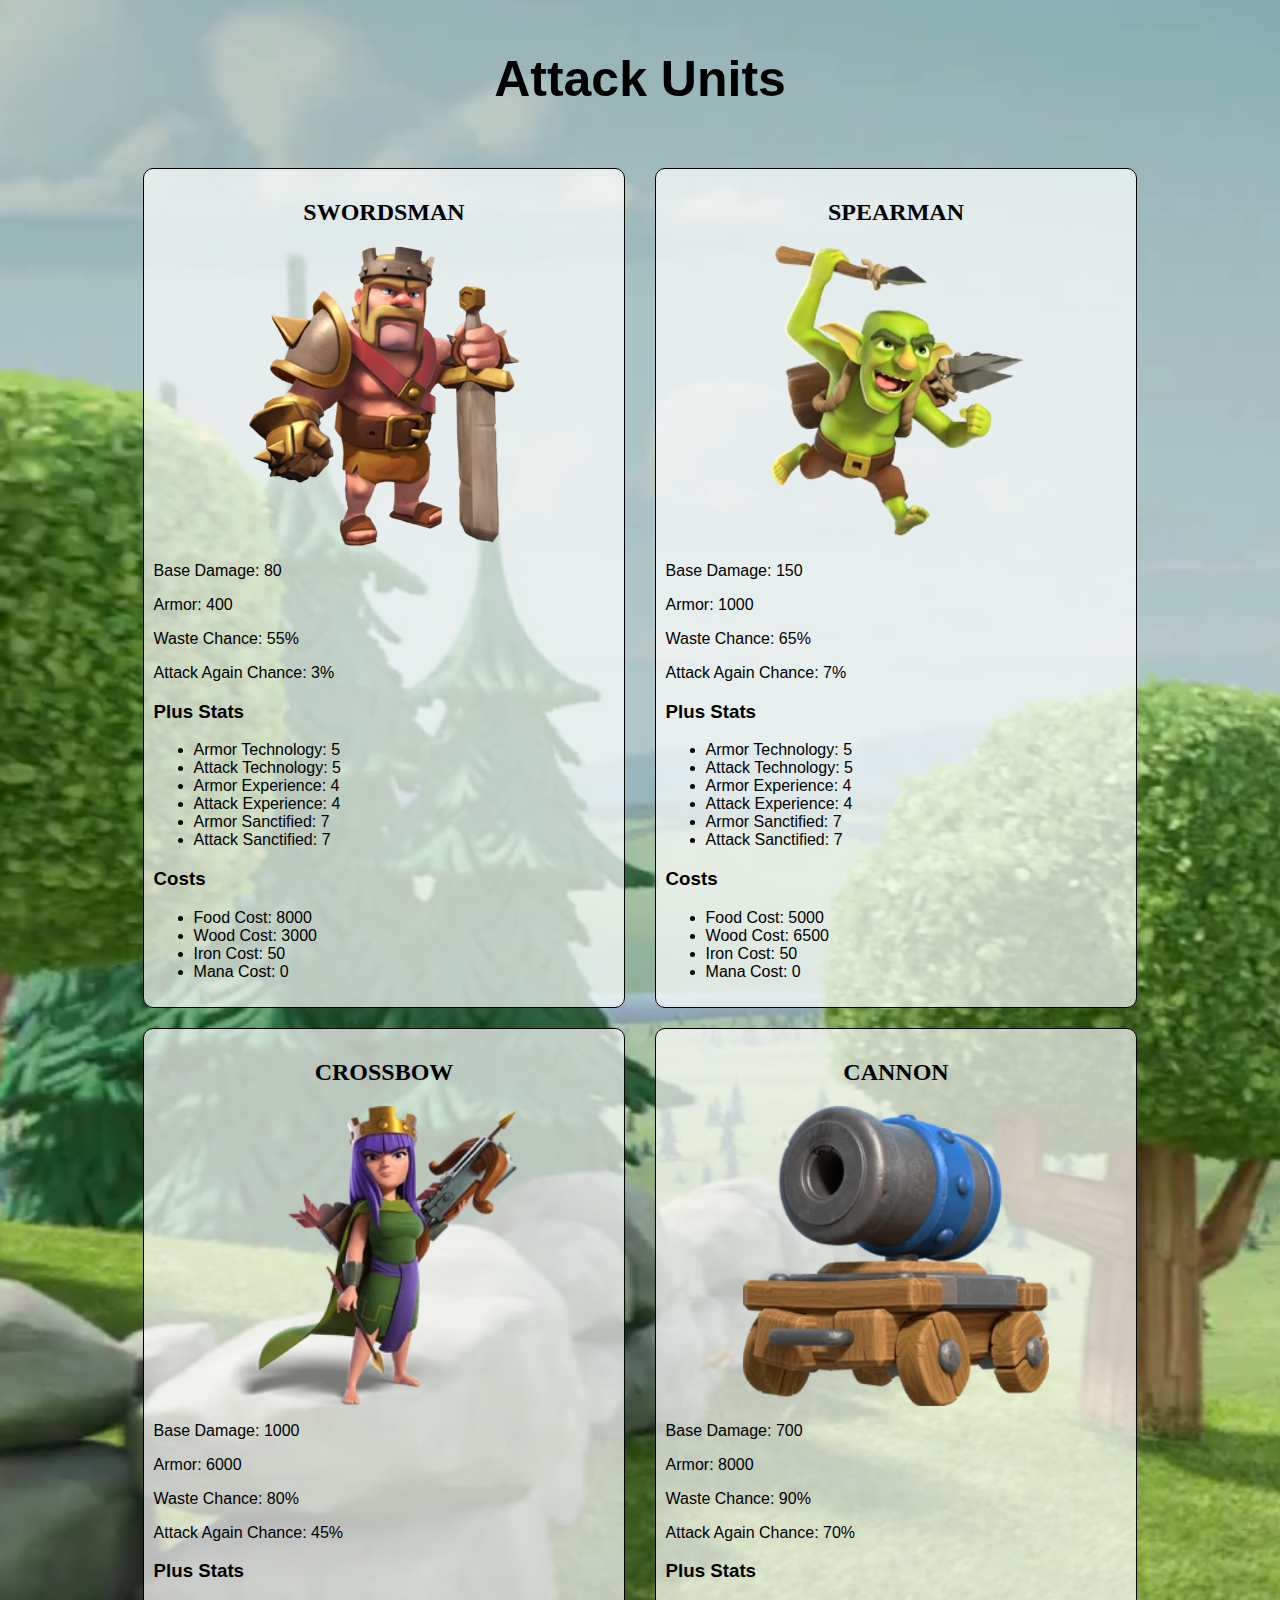
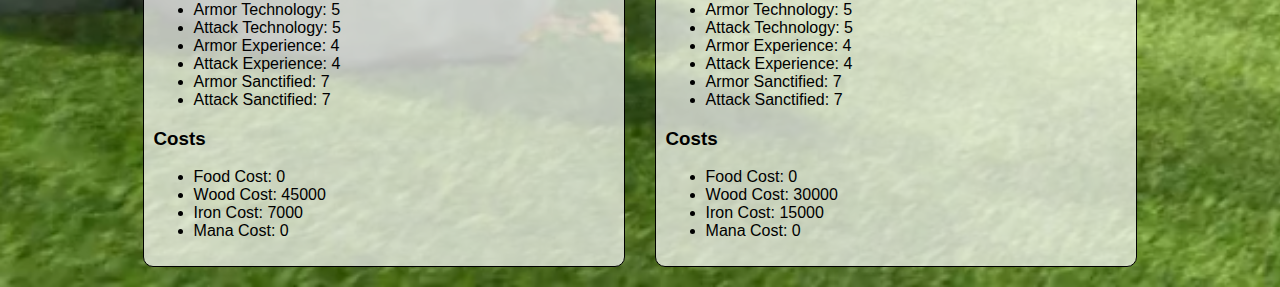
==== M04 - Llenguatge de marques/html/attack_units.html @ db63d0a0 "Update" ====
<html>
  <head>
    <title>Attack Units</title>
    <link rel="stylesheet" href="css/all.css"/>
  </head>
  <body>
    <h1>Attack Units</h1>
    <div class="container">
      <div class="unit">
        <h2>SWORDSMAN</h2>
        <div class="foto">
          <img src="Images/swordsman.png"/>
        </div>
        <p>Base Damage: 80</p>
        <p>Armor: 400</p>
        <p>Waste Chance: 55%</p>
        <p>Attack Again Chance: 3%</p>
        <h3>Plus Stats</h3>
        <ul>
          <li>Armor Technology: 5</li>
          <li>Attack Technology: 5</li>
          <li>Armor Experience: 4</li>
          <li>Attack Experience: 4</li>
          <li>Armor Sanctified: 7</li>
          <li>Attack Sanctified: 7</li>
        </ul>
        <h3>Costs</h3>
        <ul>
          <li>Food Cost: 8000</li>
          <li>Wood Cost: 3000</li>
          <li>Iron Cost: 50</li>
          <li>Mana Cost: 0</li>
        </ul>
      </div>
      <div class="unit">
        <h2>SPEARMAN</h2>
        <div class="foto">
          <img src="Images/spearman.png"/>
        </div>
        <p>Base Damage: 150</p>
        <p>Armor: 1000</p>
        <p>Waste Chance: 65%</p>
        <p>Attack Again Chance: 7%</p>
        <h3>Plus Stats</h3>
        <ul>
          <li>Armor Technology: 5</li>
          <li>Attack Technology: 5</li>
          <li>Armor Experience: 4</li>
          <li>Attack Experience: 4</li>
          <li>Armor Sanctified: 7</li>
          <li>Attack Sanctified: 7</li>
        </ul>
        <h3>Costs</h3>
        <ul>
          <li>Food Cost: 5000</li>
          <li>Wood Cost: 6500</li>
          <li>Iron Cost: 50</li>
          <li>Mana Cost: 0</li>
        </ul>
      </div>
      <div class="unit">
        <h2>CROSSBOW</h2>
        <div class="foto">
          <img src="Images/crossbow.png"/>
        </div>
        <p>Base Damage: 1000</p>
        <p>Armor: 6000</p>
        <p>Waste Chance: 80%</p>
        <p>Attack Again Chance: 45%</p>
        <h3>Plus Stats</h3>
        <ul>
          <li>Armor Technology: 5</li>
          <li>Attack Technology: 5</li>
          <li>Armor Experience: 4</li>
          <li>Attack Experience: 4</li>
          <li>Armor Sanctified: 7</li>
          <li>Attack Sanctified: 7</li>
        </ul>
        <h3>Costs</h3>
        <ul>
          <li>Food Cost: 0</li>
          <li>Wood Cost: 45000</li>
          <li>Iron Cost: 7000</li>
          <li>Mana Cost: 0</li>
        </ul>
      </div>
      <div class="unit">
        <h2>CANNON</h2>
        <div class="foto">
          <img src="Images/cannon.png"/>
        </div>
        <p>Base Damage: 700</p>
        <p>Armor: 8000</p>
        <p>Waste Chance: 90%</p>
        <p>Attack Again Chance: 70%</p>
        <h3>Plus Stats</h3>
        <ul>
          <li>Armor Technology: 5</li>
          <li>Attack Technology: 5</li>
          <li>Armor Experience: 4</li>
          <li>Attack Experience: 4</li>
          <li>Armor Sanctified: 7</li>
          <li>Attack Sanctified: 7</li>
        </ul>
        <h3>Costs</h3>
        <ul>
          <li>Food Cost: 0</li>
          <li>Wood Cost: 30000</li>
          <li>Iron Cost: 15000</li>
          <li>Mana Cost: 0</li>
        </ul>
      </div>
    </div>
  </body>
</html>
---- M04 - Llenguatge de marques/html/css/all.css ----
@import url('https://fonts.googleapis.com/css2?family=Khula:wght@300;400;600;700;800&family=Ubuntu+Sans:ital,wght@0,100..800;1,100..800&display=swap');

body {
    background-image: url('../../html/Images/village.png'); 
    background-size: cover; /* Cambiado a cover */
    background-repeat: no-repeat; 
    margin: 0; 
    font-family: Arial, sans-serif;
}

h1 {
    font-family: 'Ubuntu Sans', sans-serif;
    text-align: center;
    color: #000; 
    font-size: 50px; /* Ajusta el tamaño según lo necesites */
    margin: 50px;
}

.text_intro {
    width: 76%;
    margin: 20px auto;
    padding: 10px;
    border: 1px solid #000;
    background-color: rgba(240, 240, 240, 0.8);
    color: #000; 
    border-radius: 10px; /* Bordes redondeados */
}

.container {

    display: flex;
    flex-wrap: wrap;
    justify-content: space-around;
    width: 80%;
    margin: 10px auto;
    margin-top: 50px; /* ajusta este valor según la cantidad de desplazamiento que desees */
}


.unit {
    text-align: left;
    width: 45%;
    margin: 10px 0;
    padding: 10px;
    border: 1px solid #000;
    background-color: rgba(255, 255, 255, 0.7); /* Color con transparencia */
    color: #000; 
    border-radius: 10px; /* Bordes redondeados */
}

div a {
    text-decoration: none; /* Elimina el subrayado */
    color: inherit; /* Hereda el color del texto del div */
    cursor: pointer; /* Cambia el cursor al puntero al pasar por encima */
}

div h2 {
    text-align: center;
    font-family: 'Ubuntu Sans';
}

div p {
    font-family: 'Khala', sans-serif;    
}

img {
    
    height: 300px;

}

.foto {
    display: flex;
    align-items: center;
    justify-content: center;
}
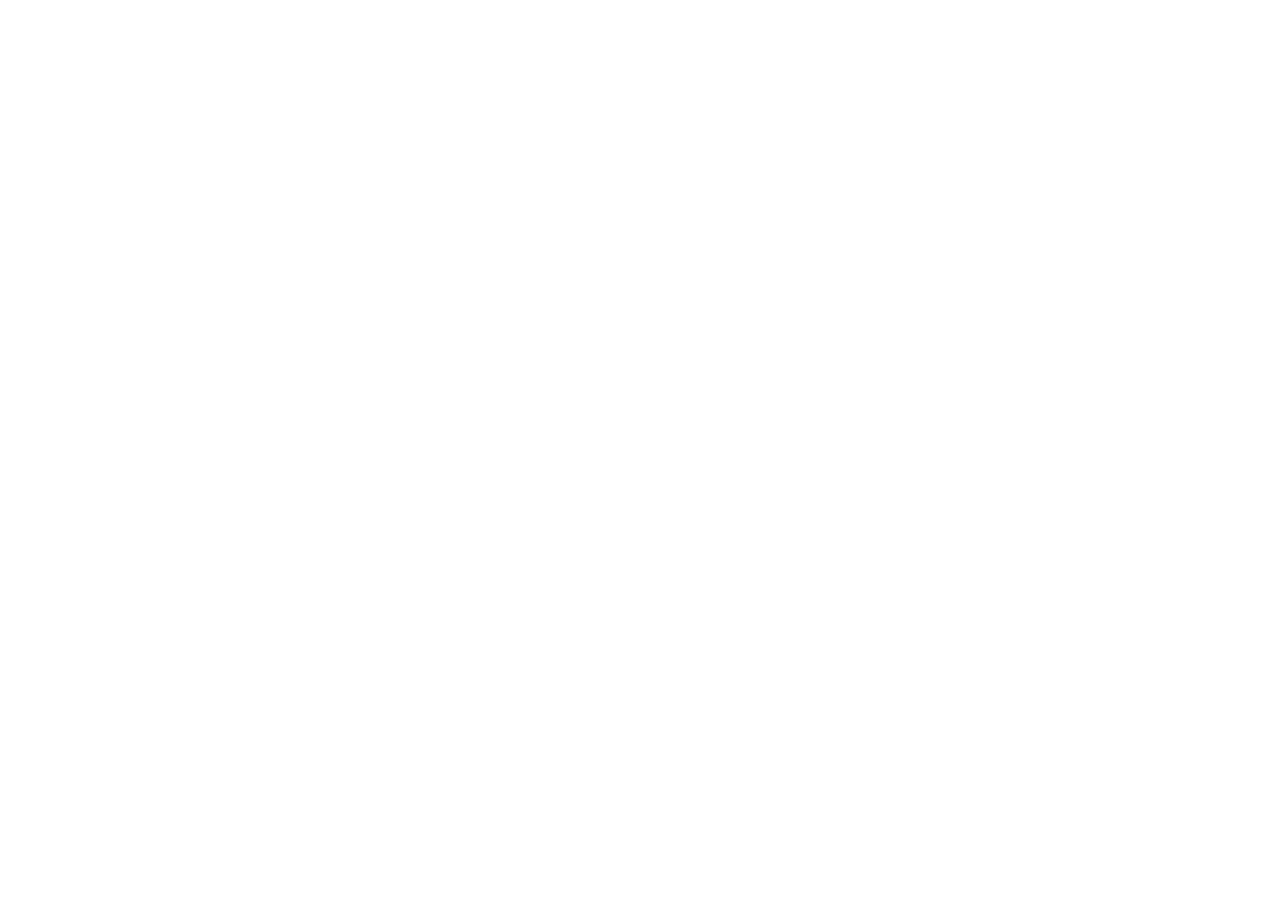
==== commit 96d20798: "Varios Cambios" ====
--- a/M04 - Llenguatge de marques/html/attack_units.html
+++ b/M04 - Llenguatge de marques/html/attack_units.html
@@ -1,15 +1,20 @@
 <html>
   <head>
     <title>Attack Units</title>
+    <script src="shadowpartial.js"/>
     <link rel="stylesheet" href="css/all.css"/>
   </head>
   <body>
+    <div class="sticky">
+      <shadow-partial data-html="menu2.part.html" data-css="menu2.part.css"/>
+    </div>
+    <br/>
     <h1>Attack Units</h1>
     <div class="container">
       <div class="unit">
         <h2>SWORDSMAN</h2>
         <div class="foto">
-          <img src="Images/swordsman.png"/>
+          <img src="Images/swordsman.png" alt="Unit image"/>
         </div>
         <p>Base Damage: 80</p>
         <p>Armor: 400</p>
@@ -35,7 +40,7 @@
       <div class="unit">
         <h2>SPEARMAN</h2>
         <div class="foto">
-          <img src="Images/spearman.png"/>
+          <img src="Images/spearman.png" alt="Unit image"/>
         </div>
         <p>Base Damage: 150</p>
         <p>Armor: 1000</p>
@@ -61,7 +66,7 @@
       <div class="unit">
         <h2>CROSSBOW</h2>
         <div class="foto">
-          <img src="Images/crossbow.png"/>
+          <img src="Images/crossbow.png" alt="Unit image"/>
         </div>
         <p>Base Damage: 1000</p>
         <p>Armor: 6000</p>
@@ -87,7 +92,7 @@
       <div class="unit">
         <h2>CANNON</h2>
         <div class="foto">
-          <img src="Images/cannon.png"/>
+          <img src="Images/cannon.png" alt="Unit image"/>
         </div>
         <p>Base Damage: 700</p>
         <p>Armor: 8000</p>
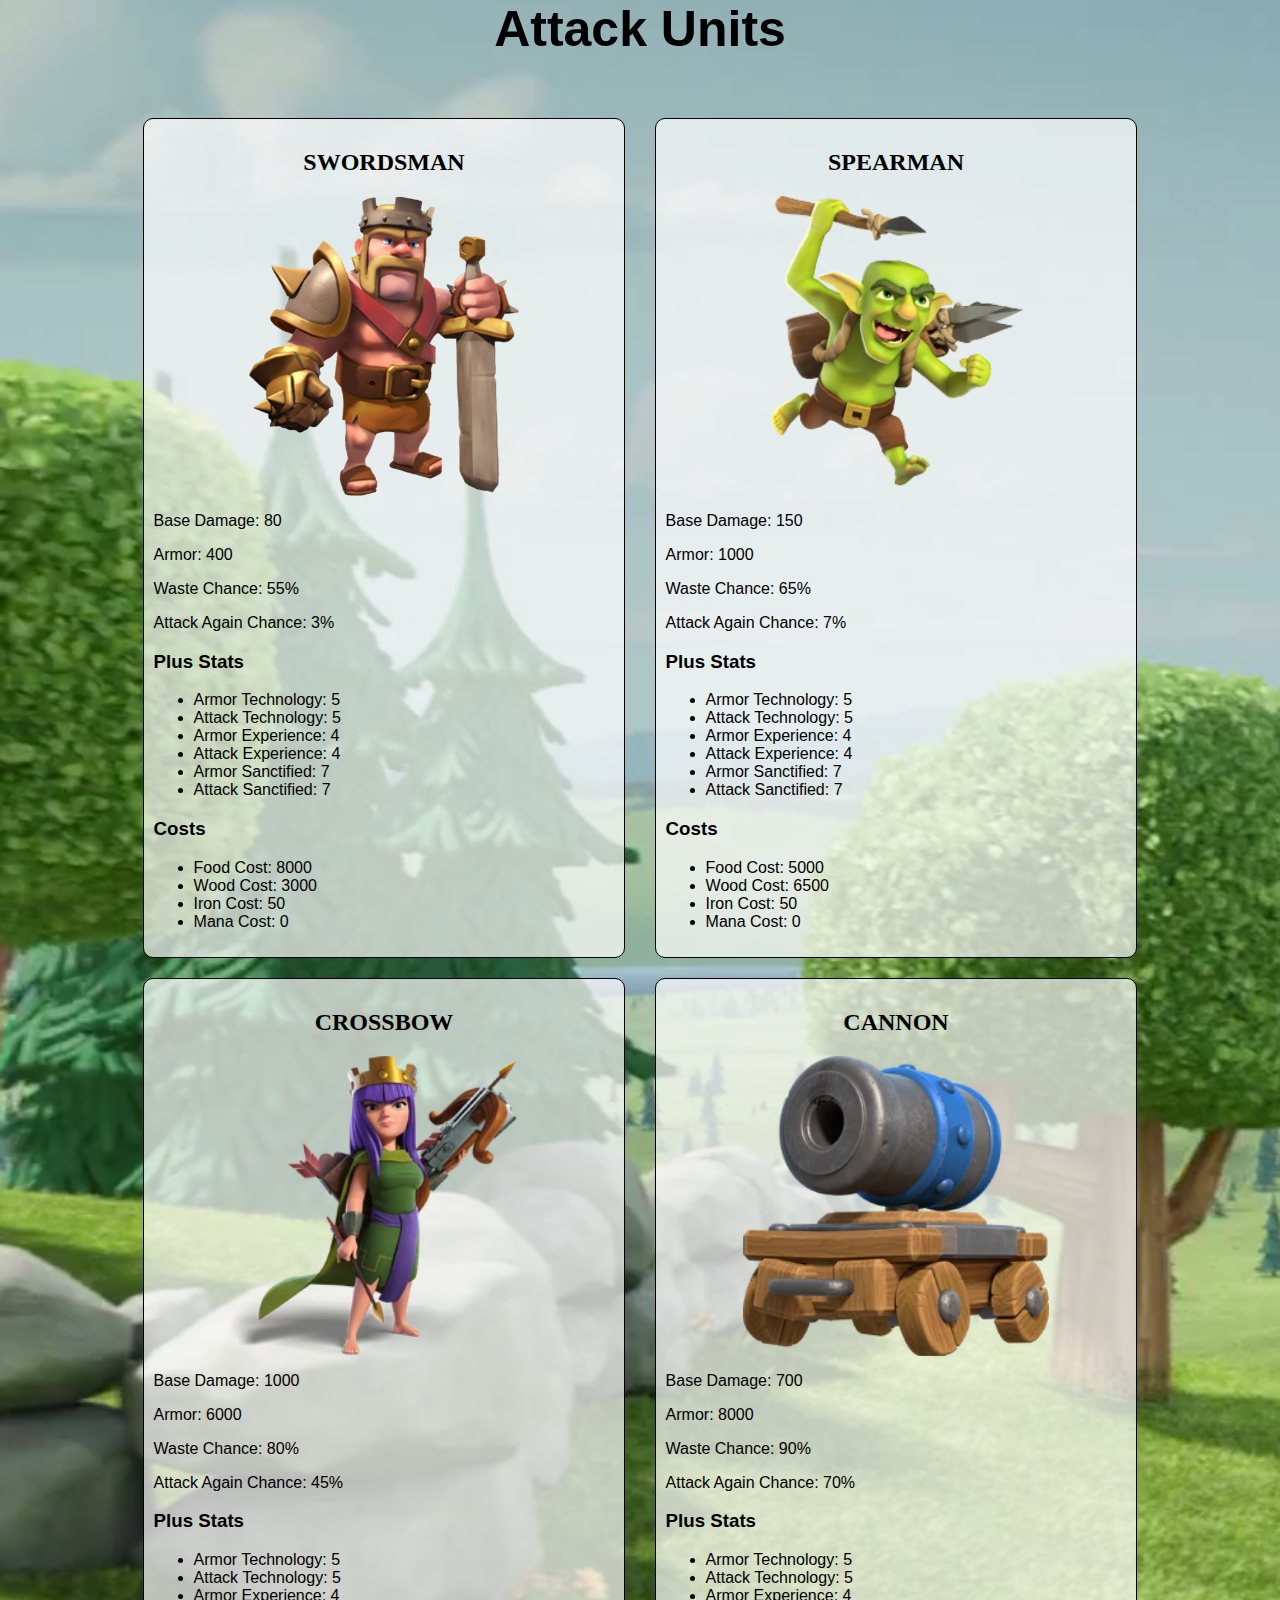
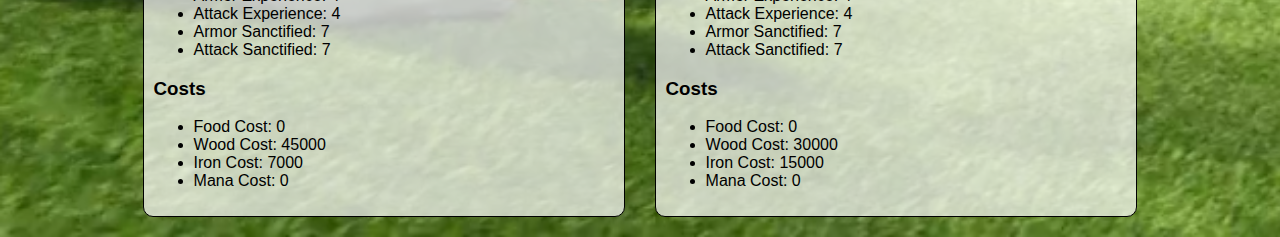
==== commit ff607f86: "Merge branch 'Unai'" ====
--- a/M04 - Llenguatge de marques/html/attack_units.html
+++ b/M04 - Llenguatge de marques/html/attack_units.html
@@ -1,20 +1,15 @@
 <html>
   <head>
     <title>Attack Units</title>
-    <script src="shadowpartial.js"/>
     <link rel="stylesheet" href="css/all.css"/>
   </head>
   <body>
-    <div class="sticky">
-      <shadow-partial data-html="menu2.part.html" data-css="menu2.part.css"/>
-    </div>
-    <br/>
     <h1>Attack Units</h1>
     <div class="container">
       <div class="unit">
         <h2>SWORDSMAN</h2>
         <div class="foto">
-          <img src="Images/swordsman.png" alt="Unit image"/>
+          <img src="Images/swordsman.png"/>
         </div>
         <p>Base Damage: 80</p>
         <p>Armor: 400</p>
@@ -40,7 +35,7 @@
       <div class="unit">
         <h2>SPEARMAN</h2>
         <div class="foto">
-          <img src="Images/spearman.png" alt="Unit image"/>
+          <img src="Images/spearman.png"/>
         </div>
         <p>Base Damage: 150</p>
         <p>Armor: 1000</p>
@@ -66,7 +61,7 @@
       <div class="unit">
         <h2>CROSSBOW</h2>
         <div class="foto">
-          <img src="Images/crossbow.png" alt="Unit image"/>
+          <img src="Images/crossbow.png"/>
         </div>
         <p>Base Damage: 1000</p>
         <p>Armor: 6000</p>
@@ -92,7 +87,7 @@
       <div class="unit">
         <h2>CANNON</h2>
         <div class="foto">
-          <img src="Images/cannon.png" alt="Unit image"/>
+          <img src="Images/cannon.png"/>
         </div>
         <p>Base Damage: 700</p>
         <p>Armor: 8000</p>
--- a/M04 - Llenguatge de marques/html/css/all.css
+++ b/M04 - Llenguatge de marques/html/css/all.css
@@ -2,7 +2,7 @@
 
 body {
     background-image: url('../../html/Images/village.png'); 
-    background-size: cover; /* Cambiado a cover */
+    background-size: cover; 
     background-repeat: no-repeat; 
     margin: 0; 
     font-family: Arial, sans-serif;
@@ -12,7 +12,7 @@
     font-family: 'Ubuntu Sans', sans-serif;
     text-align: center;
     color: #000; 
-    font-size: 50px; /* Ajusta el tamaño según lo necesites */
+    font-size: 50px; /* Ajusta el tamaño 
     margin: 50px;
 }
 
@@ -33,7 +33,7 @@
     justify-content: space-around;
     width: 80%;
     margin: 10px auto;
-    margin-top: 50px; /* ajusta este valor según la cantidad de desplazamiento que desees */
+    margin-top: 50px; 
 }
 
 
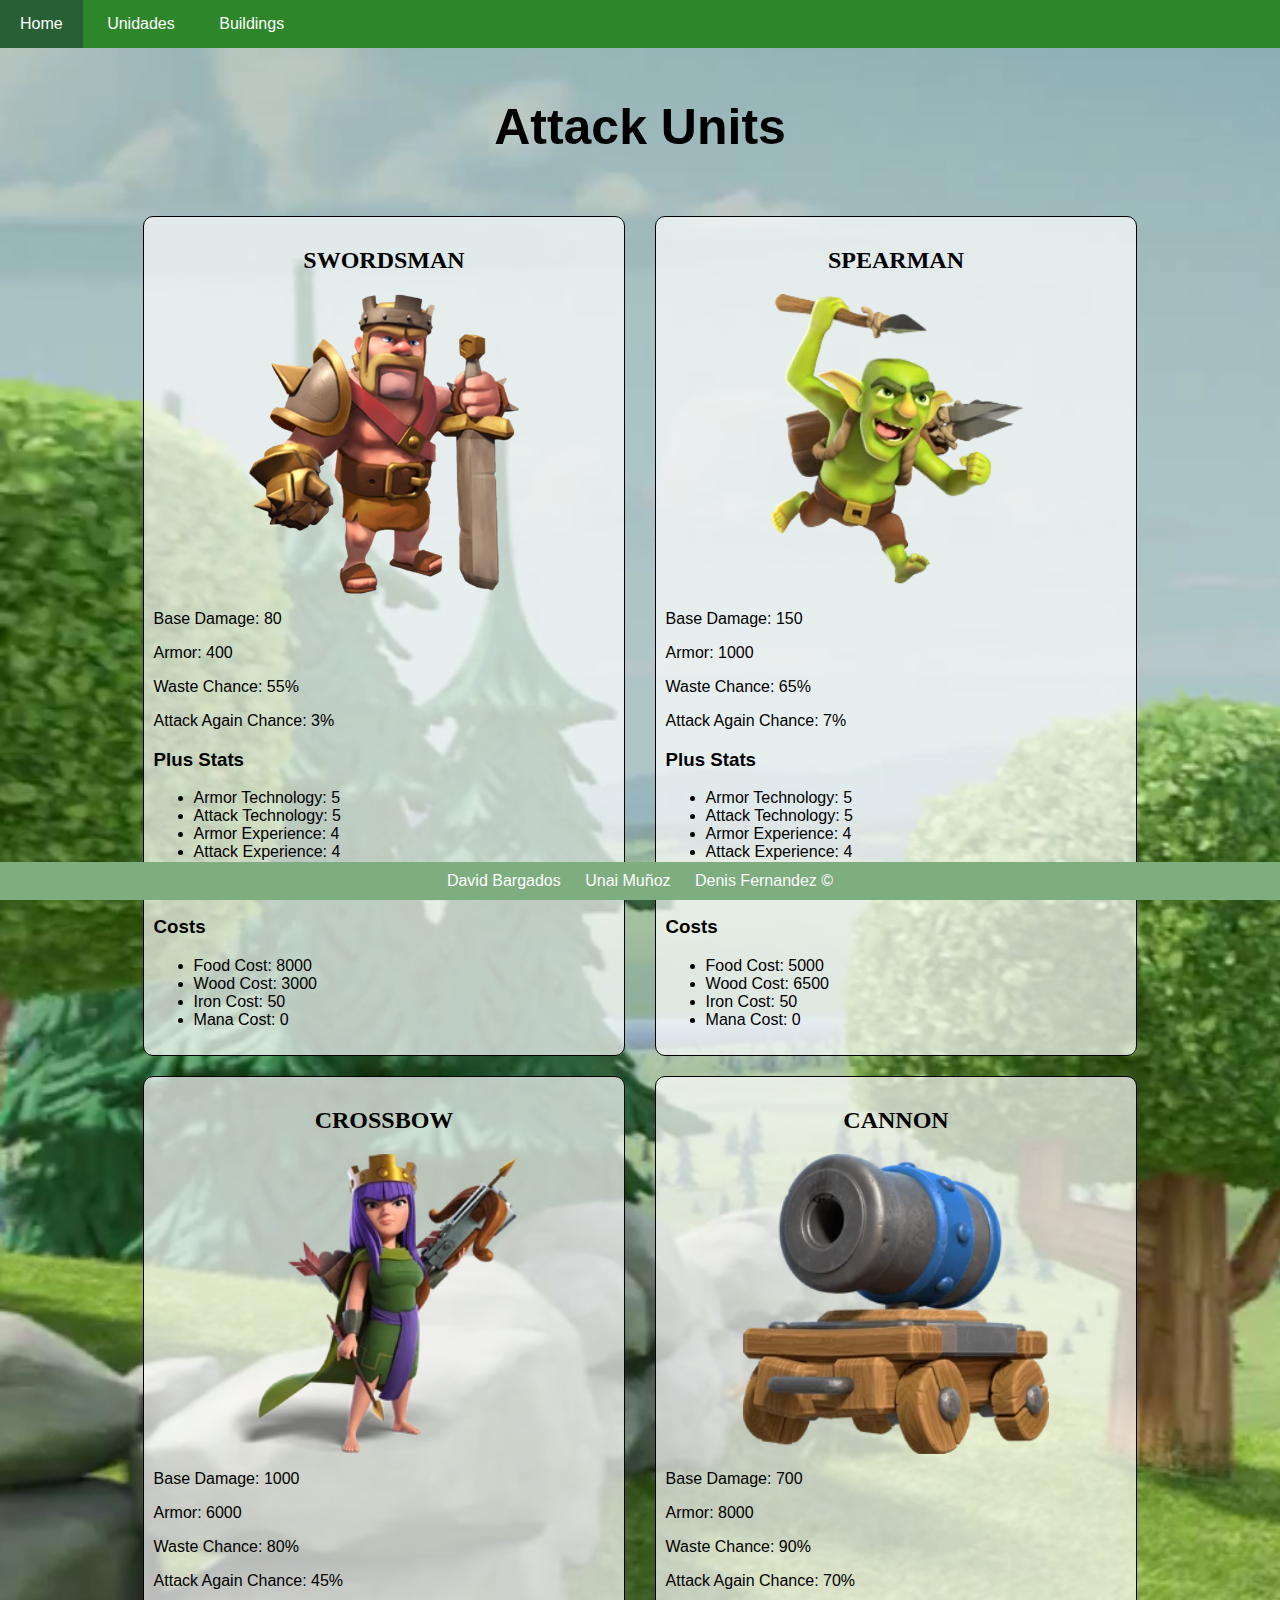
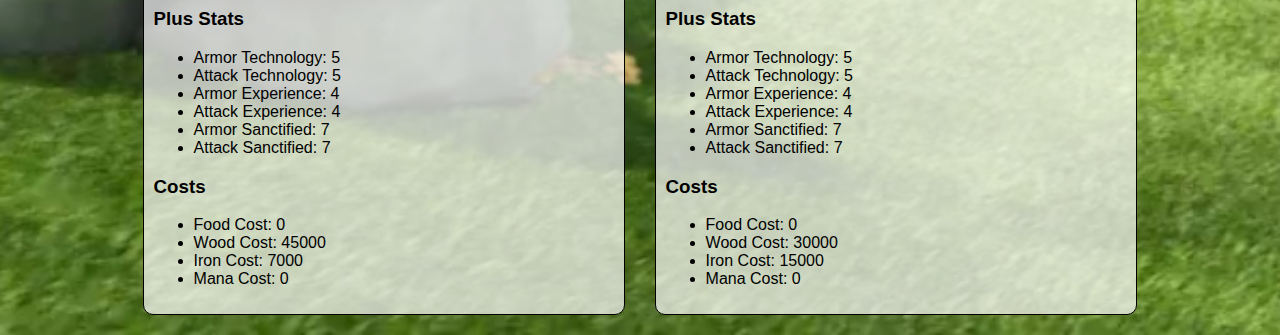
==== commit 79866dcd: "el menu se ve en vs pero no local" ====
--- a/M04 - Llenguatge de marques/html/attack_units.html
+++ b/M04 - Llenguatge de marques/html/attack_units.html
@@ -2,8 +2,11 @@
   <head>
     <title>Attack Units</title>
     <link rel="stylesheet" href="css/all.css"/>
+    <script src="shadowPartial.js"></script>
   </head>
   <body>
+    <shadow-partial data-html="menu.part.html" data-css="menu.part.css"></shadow-partial>
+
     <h1>Attack Units</h1>
     <div class="container">
       <div class="unit">
@@ -111,5 +114,6 @@
         </ul>
       </div>
     </div>
+    <shadow-partial data-html="footer.part.html" data-css="footer.part.css"></shadow-partial>
   </body>
 </html>
--- a/M04 - Llenguatge de marques/html/css/all.css
+++ b/M04 - Llenguatge de marques/html/css/all.css
@@ -12,7 +12,7 @@
     font-family: 'Ubuntu Sans', sans-serif;
     text-align: center;
     color: #000; 
-    font-size: 50px; /* Ajusta el tamaño 
+    font-size: 50px; 
     margin: 50px;
 }
 
